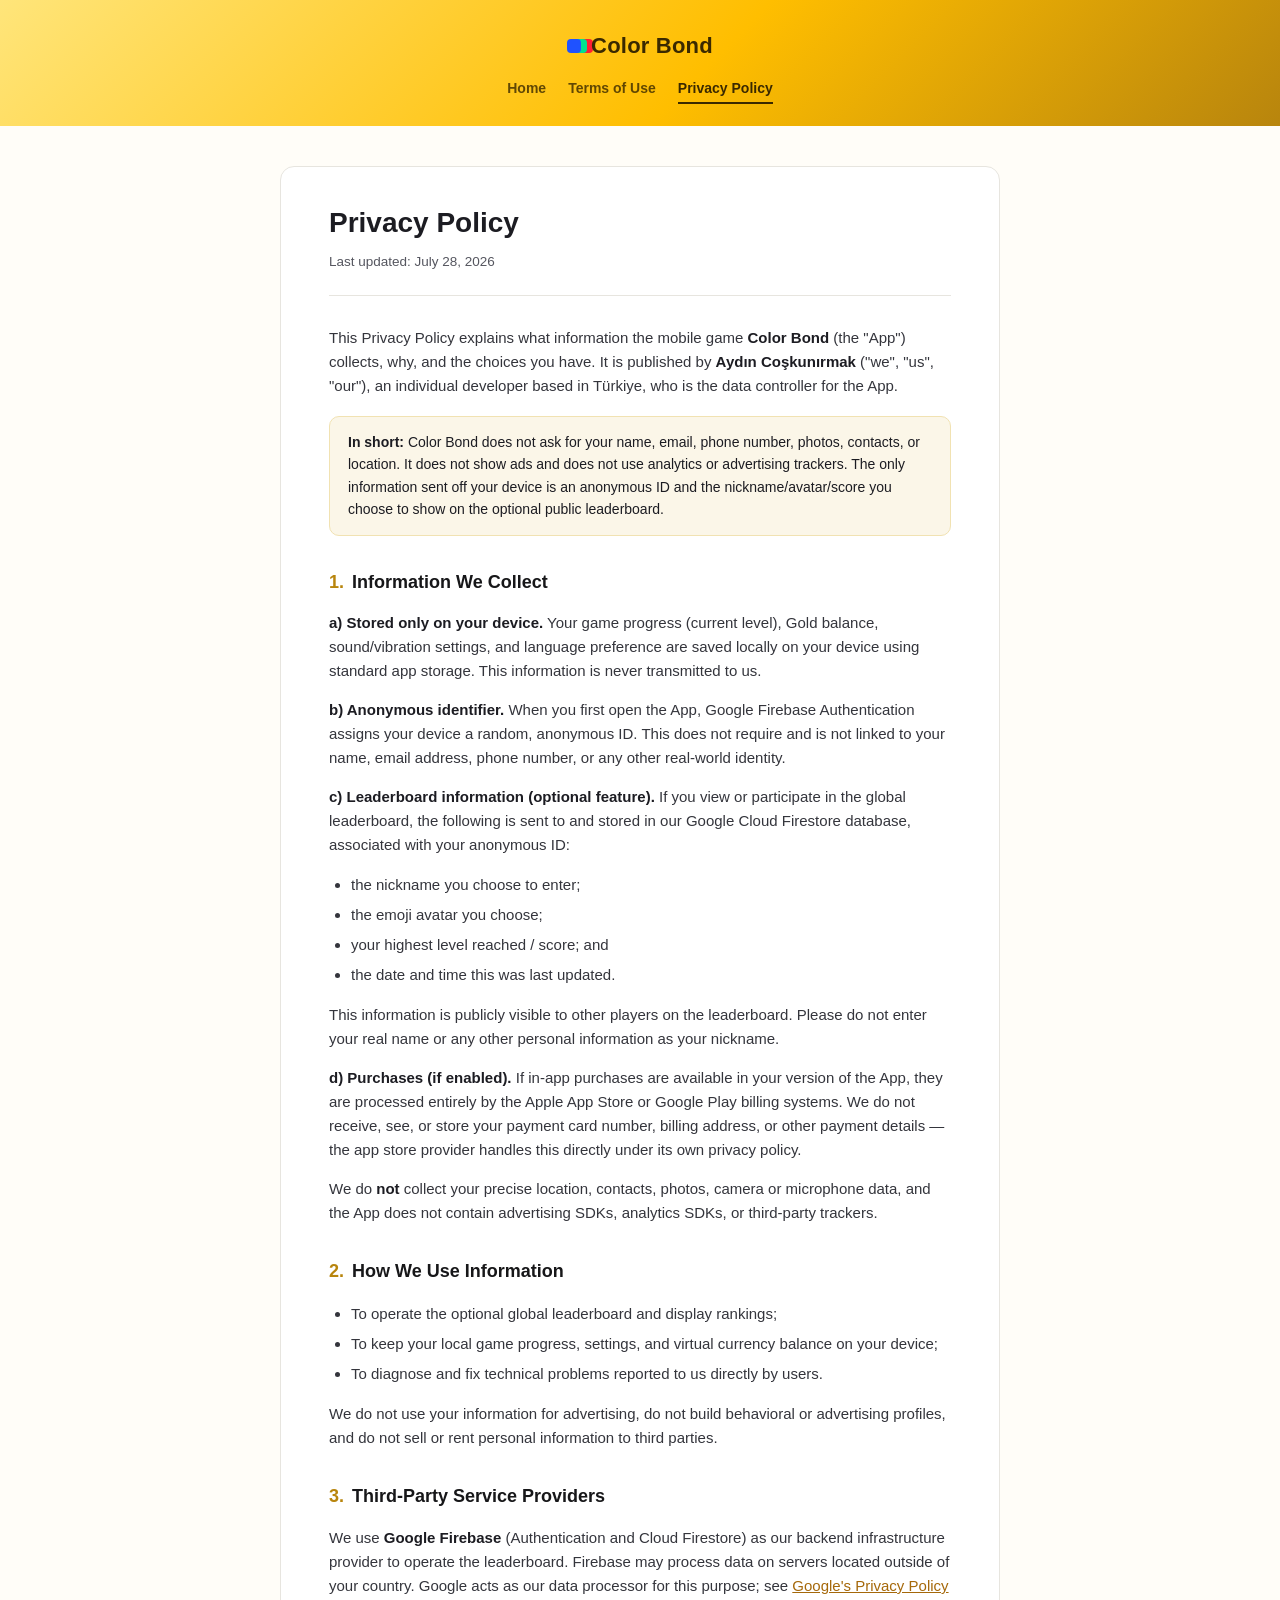
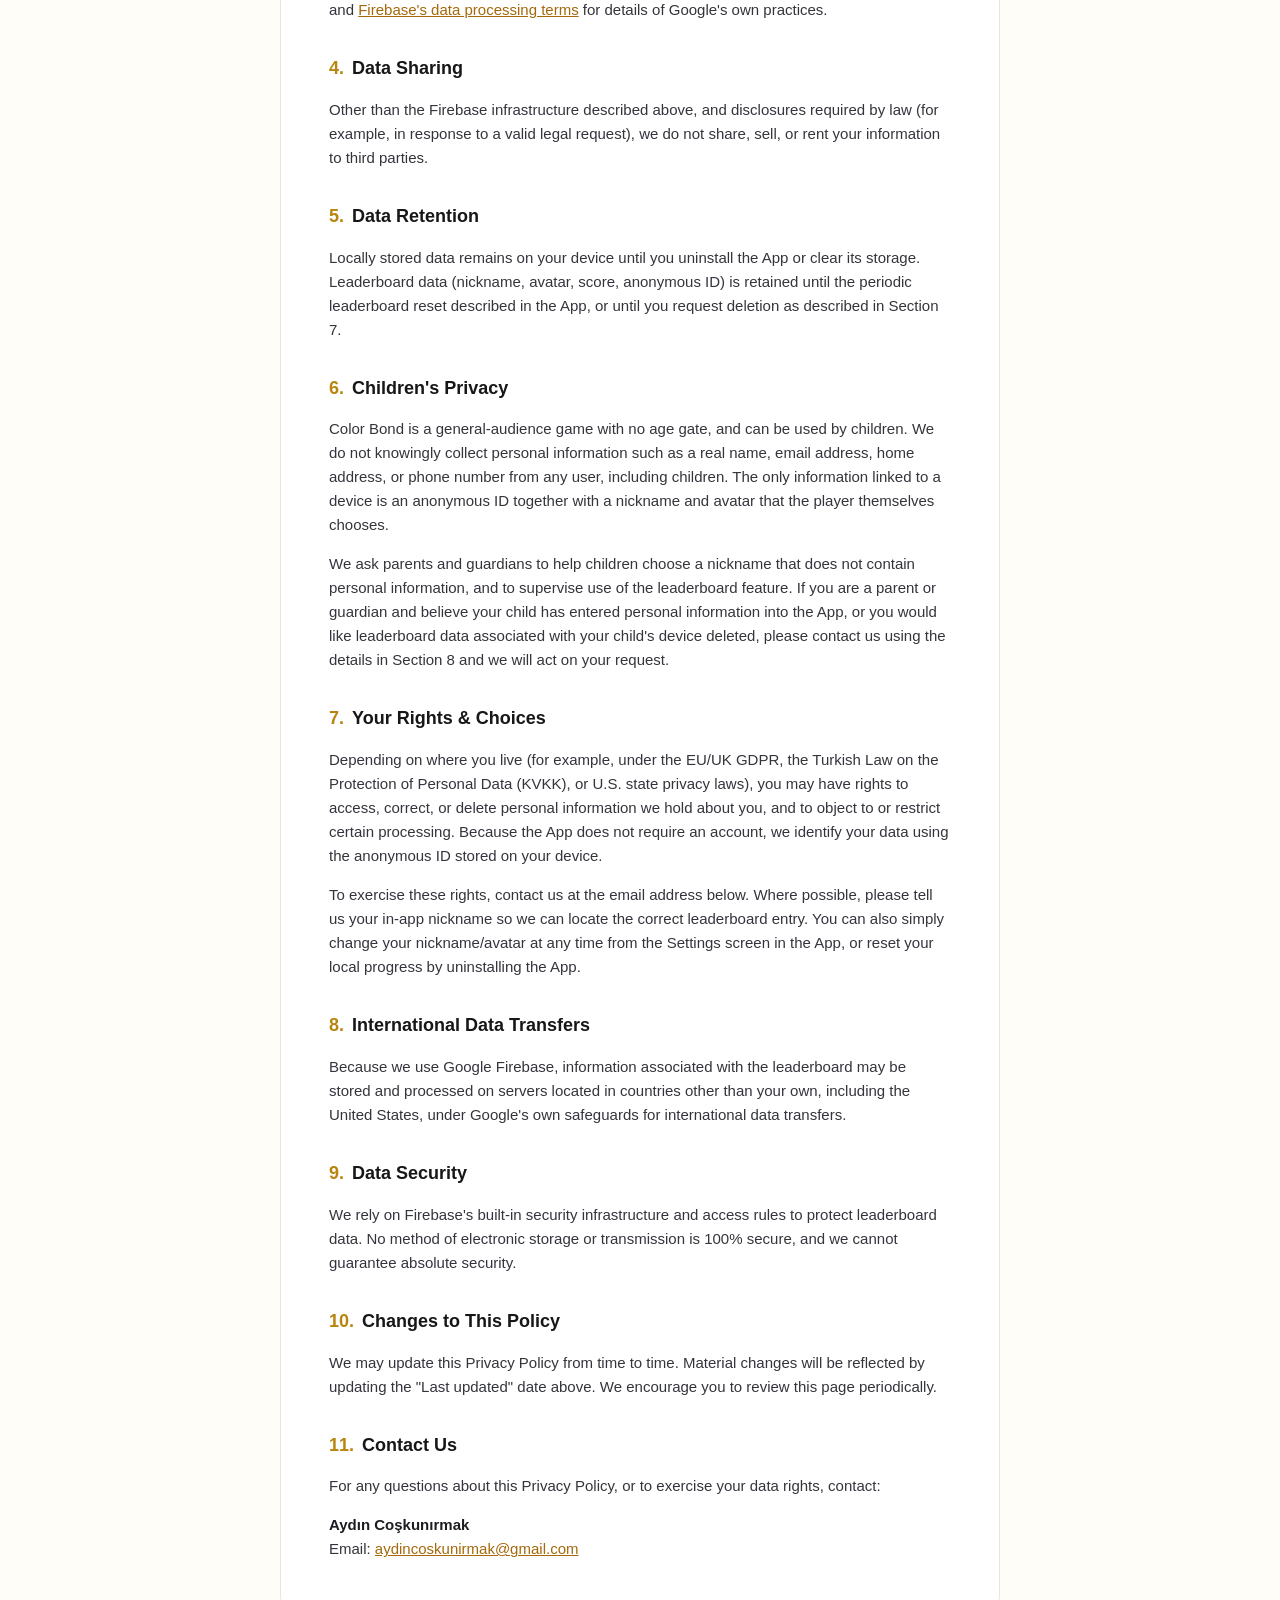
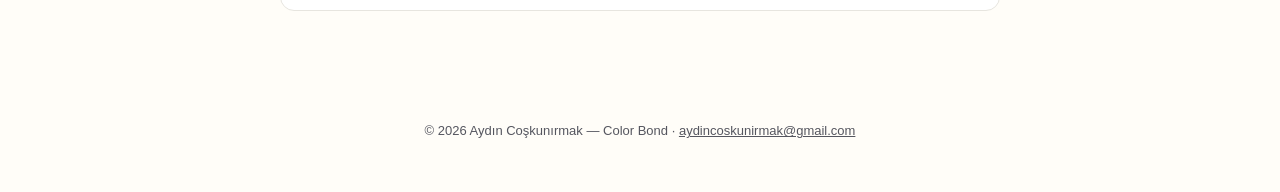
==== privacy-policy.html @ 0188eb46 "Terms of Use ve Privacy Policy" ====
<!DOCTYPE html>
<html lang="en">
<head>
<meta charset="UTF-8">
<meta name="viewport" content="width=device-width, initial-scale=1.0">
<title>Privacy Policy — Color Bond</title>
<link rel="stylesheet" href="style.css">
</head>
<body>
<header class="site">
  <div class="brand"><span class="dot"></span> Color Bond</div>
  <nav>
    <a href="index.html">Home</a>
    <a href="terms-of-use.html">Terms of Use</a>
    <a href="privacy-policy.html" class="active">Privacy Policy</a>
  </nav>
</header>
<main>
  <div class="card">
    <h1>Privacy Policy</h1>
    <div class="meta">Last updated: July 28, 2026</div>

    <p>This Privacy Policy explains what information the mobile game <strong>Color Bond</strong>
    (the "App") collects, why, and the choices you have. It is published by
    <strong>Aydın Coşkunırmak</strong> ("we", "us", "our"), an individual developer based in
    Türkiye, who is the data controller for the App.</p>

    <div class="callout">
      <strong>In short:</strong> Color Bond does not ask for your name, email, phone number,
      photos, contacts, or location. It does not show ads and does not use analytics or
      advertising trackers. The only information sent off your device is an anonymous ID and
      the nickname/avatar/score you choose to show on the optional public leaderboard.
    </div>

    <h2><span class="num">1.</span>Information We Collect</h2>

    <p><strong>a) Stored only on your device.</strong> Your game progress (current level),
    Gold balance, sound/vibration settings, and language preference are saved locally on your
    device using standard app storage. This information is never transmitted to us.</p>

    <p><strong>b) Anonymous identifier.</strong> When you first open the App, Google Firebase
    Authentication assigns your device a random, anonymous ID. This does not require and is
    not linked to your name, email address, phone number, or any other real-world identity.</p>

    <p><strong>c) Leaderboard information (optional feature).</strong> If you view or
    participate in the global leaderboard, the following is sent to and stored in our Google
    Cloud Firestore database, associated with your anonymous ID:</p>
    <ul>
      <li>the nickname you choose to enter;</li>
      <li>the emoji avatar you choose;</li>
      <li>your highest level reached / score; and</li>
      <li>the date and time this was last updated.</li>
    </ul>
    <p>This information is publicly visible to other players on the leaderboard. Please do
    not enter your real name or any other personal information as your nickname.</p>

    <p><strong>d) Purchases (if enabled).</strong> If in-app purchases are available in your
    version of the App, they are processed entirely by the Apple App Store or Google Play
    billing systems. We do not receive, see, or store your payment card number, billing
    address, or other payment details — the app store provider handles this directly under
    its own privacy policy.</p>

    <p>We do <strong>not</strong> collect your precise location, contacts, photos, camera or
    microphone data, and the App does not contain advertising SDKs, analytics SDKs, or
    third-party trackers.</p>

    <h2><span class="num">2.</span>How We Use Information</h2>
    <ul>
      <li>To operate the optional global leaderboard and display rankings;</li>
      <li>To keep your local game progress, settings, and virtual currency balance on your device;</li>
      <li>To diagnose and fix technical problems reported to us directly by users.</li>
    </ul>
    <p>We do not use your information for advertising, do not build behavioral or advertising
    profiles, and do not sell or rent personal information to third parties.</p>

    <h2><span class="num">3.</span>Third-Party Service Providers</h2>
    <p>We use <strong>Google Firebase</strong> (Authentication and Cloud Firestore) as our
    backend infrastructure provider to operate the leaderboard. Firebase may process data on
    servers located outside of your country. Google acts as our data processor for this
    purpose; see
    <a href="https://policies.google.com/privacy" target="_blank" rel="noopener">Google's Privacy Policy</a>
    and
    <a href="https://firebase.google.com/support/privacy" target="_blank" rel="noopener">Firebase's data processing terms</a>
    for details of Google's own practices.</p>

    <h2><span class="num">4.</span>Data Sharing</h2>
    <p>Other than the Firebase infrastructure described above, and disclosures required by
    law (for example, in response to a valid legal request), we do not share, sell, or rent
    your information to third parties.</p>

    <h2><span class="num">5.</span>Data Retention</h2>
    <p>Locally stored data remains on your device until you uninstall the App or clear its
    storage. Leaderboard data (nickname, avatar, score, anonymous ID) is retained until the
    periodic leaderboard reset described in the App, or until you request deletion as
    described in Section 7.</p>

    <h2><span class="num">6.</span>Children's Privacy</h2>
    <p>Color Bond is a general-audience game with no age gate, and can be used by children.
    We do not knowingly collect personal information such as a real name, email address, home
    address, or phone number from any user, including children. The only information linked
    to a device is an anonymous ID together with a nickname and avatar that the player
    themselves chooses.</p>
    <p>We ask parents and guardians to help children choose a nickname that does not contain
    personal information, and to supervise use of the leaderboard feature. If you are a
    parent or guardian and believe your child has entered personal information into the App,
    or you would like leaderboard data associated with your child's device deleted, please
    contact us using the details in Section 8 and we will act on your request.</p>

    <h2><span class="num">7.</span>Your Rights &amp; Choices</h2>
    <p>Depending on where you live (for example, under the EU/UK GDPR, the Turkish Law on the
    Protection of Personal Data (KVKK), or U.S. state privacy laws), you may have rights to
    access, correct, or delete personal information we hold about you, and to object to or
    restrict certain processing. Because the App does not require an account, we identify
    your data using the anonymous ID stored on your device.</p>
    <p>To exercise these rights, contact us at the email address below. Where possible,
    please tell us your in-app nickname so we can locate the correct leaderboard entry. You
    can also simply change your nickname/avatar at any time from the Settings screen in the
    App, or reset your local progress by uninstalling the App.</p>

    <h2><span class="num">8.</span>International Data Transfers</h2>
    <p>Because we use Google Firebase, information associated with the leaderboard may be
    stored and processed on servers located in countries other than your own, including the
    United States, under Google's own safeguards for international data transfers.</p>

    <h2><span class="num">9.</span>Data Security</h2>
    <p>We rely on Firebase's built-in security infrastructure and access rules to protect
    leaderboard data. No method of electronic storage or transmission is 100% secure, and we
    cannot guarantee absolute security.</p>

    <h2><span class="num">10.</span>Changes to This Policy</h2>
    <p>We may update this Privacy Policy from time to time. Material changes will be reflected
    by updating the "Last updated" date above. We encourage you to review this page
    periodically.</p>

    <h2><span class="num">11.</span>Contact Us</h2>
    <p>For any questions about this Privacy Policy, or to exercise your data rights, contact:</p>
    <p><strong>Aydın Coşkunırmak</strong><br>
    Email: <a href="mailto:aydincoskunirmak@gmail.com">aydincoskunirmak@gmail.com</a></p>
  </div>
</main>
<footer class="site">
  © 2026 Aydın Coşkunırmak — Color Bond · <a href="mailto:aydincoskunirmak@gmail.com">aydincoskunirmak@gmail.com</a>
</footer>
</body>
</html>
---- style.css ----
:root {
  --gold: #FFBE00;
  --gold-dark: #B8850D;
  --ink: #1C1C22;
  --sub: #55565f;
  --line: #e7e5df;
  --bg: #fffdf8;
  --card: #ffffff;
}

* { box-sizing: border-box; }

html, body {
  margin: 0;
  padding: 0;
  background: var(--bg);
  color: var(--ink);
  font-family: -apple-system, BlinkMacSystemFont, "Segoe UI", Roboto, Helvetica, Arial, sans-serif;
  line-height: 1.6;
  font-size: 16px;
}

header.site {
  background: linear-gradient(135deg, #FFE57A 0%, var(--gold) 55%, var(--gold-dark) 100%);
  padding: 28px 20px 22px;
  text-align: center;
  color: #3a2900;
}

header.site .brand {
  display: inline-flex;
  align-items: center;
  gap: 10px;
  font-size: 22px;
  font-weight: 800;
  letter-spacing: 0.2px;
}

header.site .brand .dot {
  width: 14px;
  height: 14px;
  border-radius: 4px;
  background: #1F52FF;
  box-shadow: 6px 0 0 #00E28F, 12px 0 0 #FF1F33;
}

header.site nav {
  margin-top: 14px;
  display: flex;
  justify-content: center;
  gap: 22px;
  flex-wrap: wrap;
  font-size: 14px;
  font-weight: 600;
}

header.site nav a {
  color: #3a2900;
  text-decoration: none;
  opacity: 0.8;
  border-bottom: 2px solid transparent;
  padding-bottom: 2px;
}

header.site nav a:hover,
header.site nav a.active {
  opacity: 1;
  border-bottom-color: #3a2900;
}

main {
  max-width: 760px;
  margin: 0 auto;
  padding: 40px 20px 80px;
}

.card {
  background: var(--card);
  border: 1px solid var(--line);
  border-radius: 14px;
  padding: 34px clamp(20px, 5vw, 48px);
}

h1 {
  font-size: 28px;
  margin: 0 0 6px;
}

.meta {
  color: var(--sub);
  font-size: 13.5px;
  margin-bottom: 30px;
  padding-bottom: 22px;
  border-bottom: 1px solid var(--line);
}

h2 {
  font-size: 18px;
  margin: 32px 0 10px;
  color: #171719;
}

h2 .num {
  color: var(--gold-dark);
  margin-right: 8px;
}

p, li { color: #34353c; font-size: 15px; }

ul, ol { padding-left: 22px; }

li { margin-bottom: 6px; }

a { color: #a5680a; }

strong { color: var(--ink); }

table {
  width: 100%;
  border-collapse: collapse;
  margin: 14px 0;
  font-size: 14px;
}

th, td {
  text-align: left;
  padding: 8px 10px;
  border: 1px solid var(--line);
  vertical-align: top;
}

th { background: #fbf6e8; }

.callout {
  background: #fbf6e8;
  border: 1px solid #f1e2b2;
  border-radius: 10px;
  padding: 14px 18px;
  font-size: 14px;
  margin: 18px 0;
}

.landing-grid {
  display: grid;
  gap: 16px;
  margin-top: 26px;
}

.doc-link {
  display: block;
  background: var(--card);
  border: 1px solid var(--line);
  border-radius: 14px;
  padding: 22px 24px;
  text-decoration: none;
  color: var(--ink);
  transition: border-color .15s ease, transform .15s ease;
}

.doc-link:hover {
  border-color: var(--gold-dark);
  transform: translateY(-1px);
}

.doc-link .title {
  font-size: 17px;
  font-weight: 700;
  margin-bottom: 4px;
}

.doc-link .desc {
  font-size: 14px;
  color: var(--sub);
}

footer.site {
  text-align: center;
  color: var(--sub);
  font-size: 13px;
  padding: 30px 20px 50px;
}

footer.site a { color: var(--sub); }
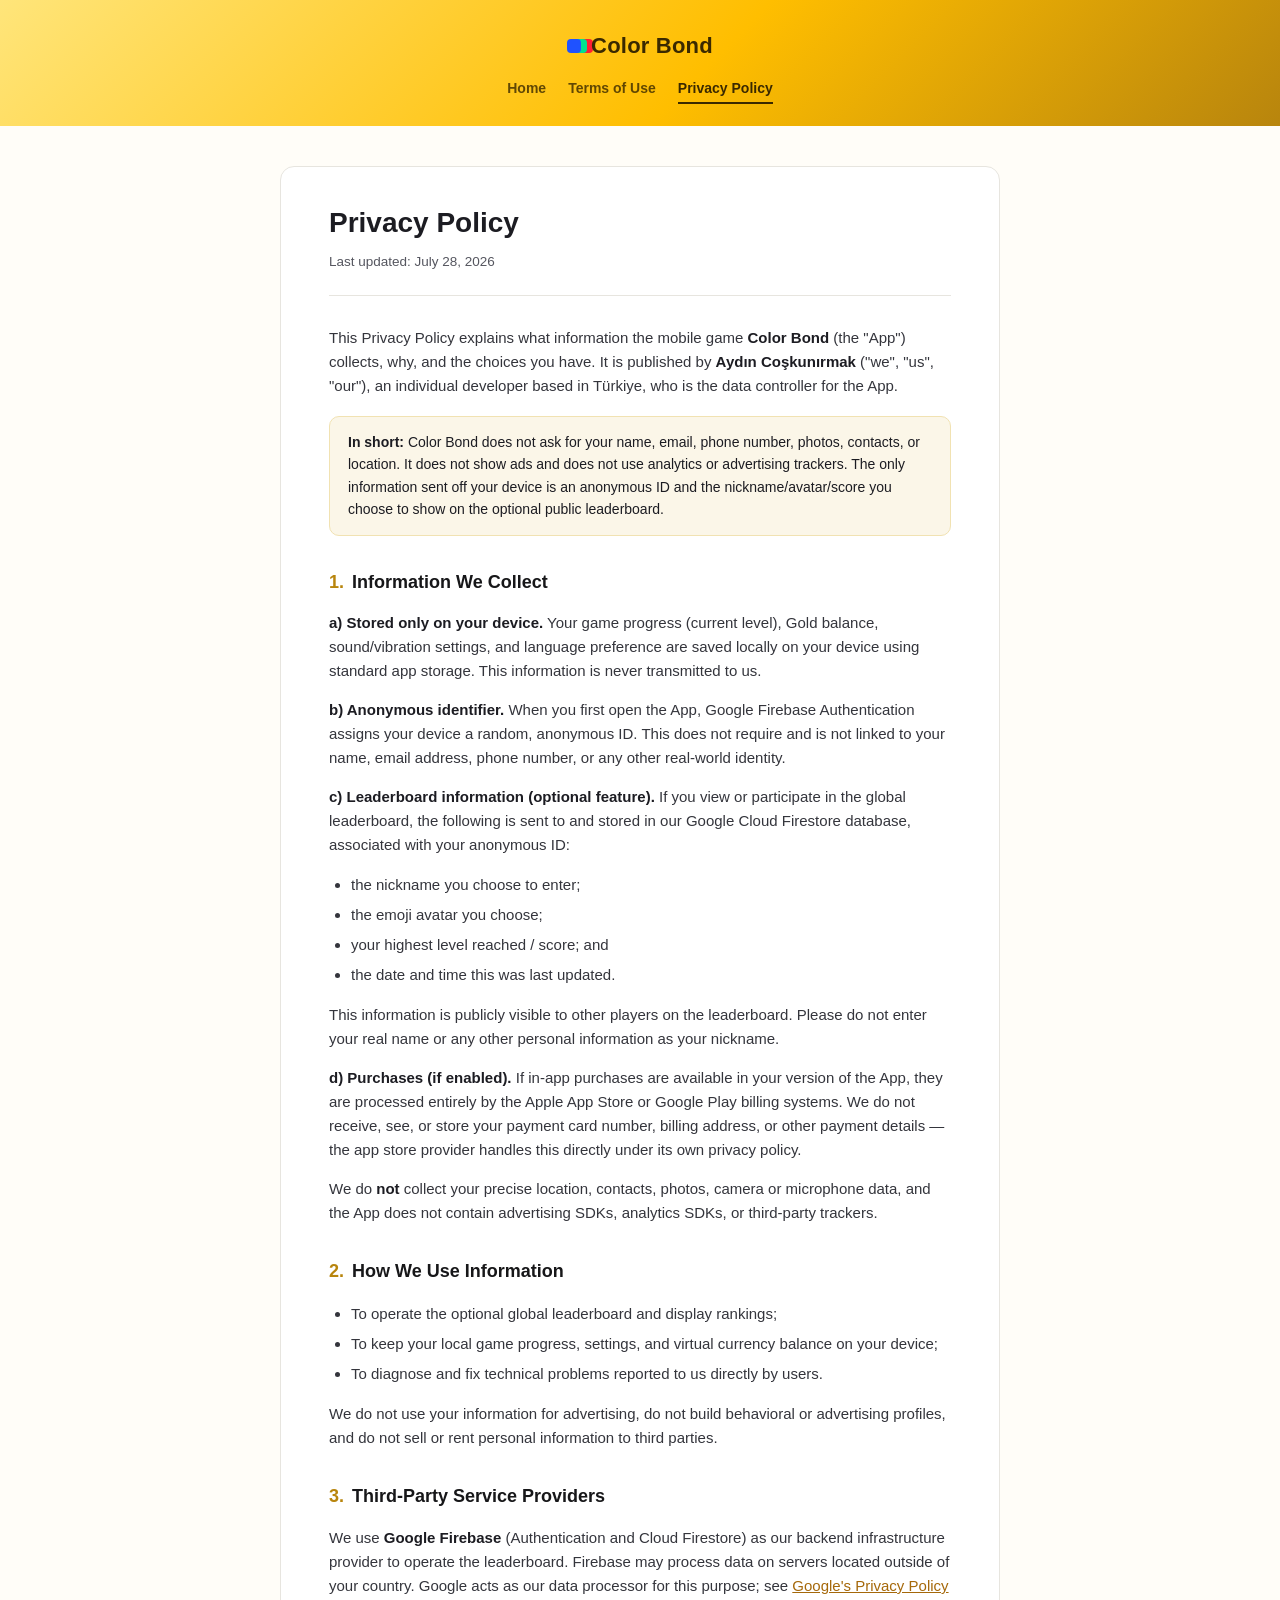
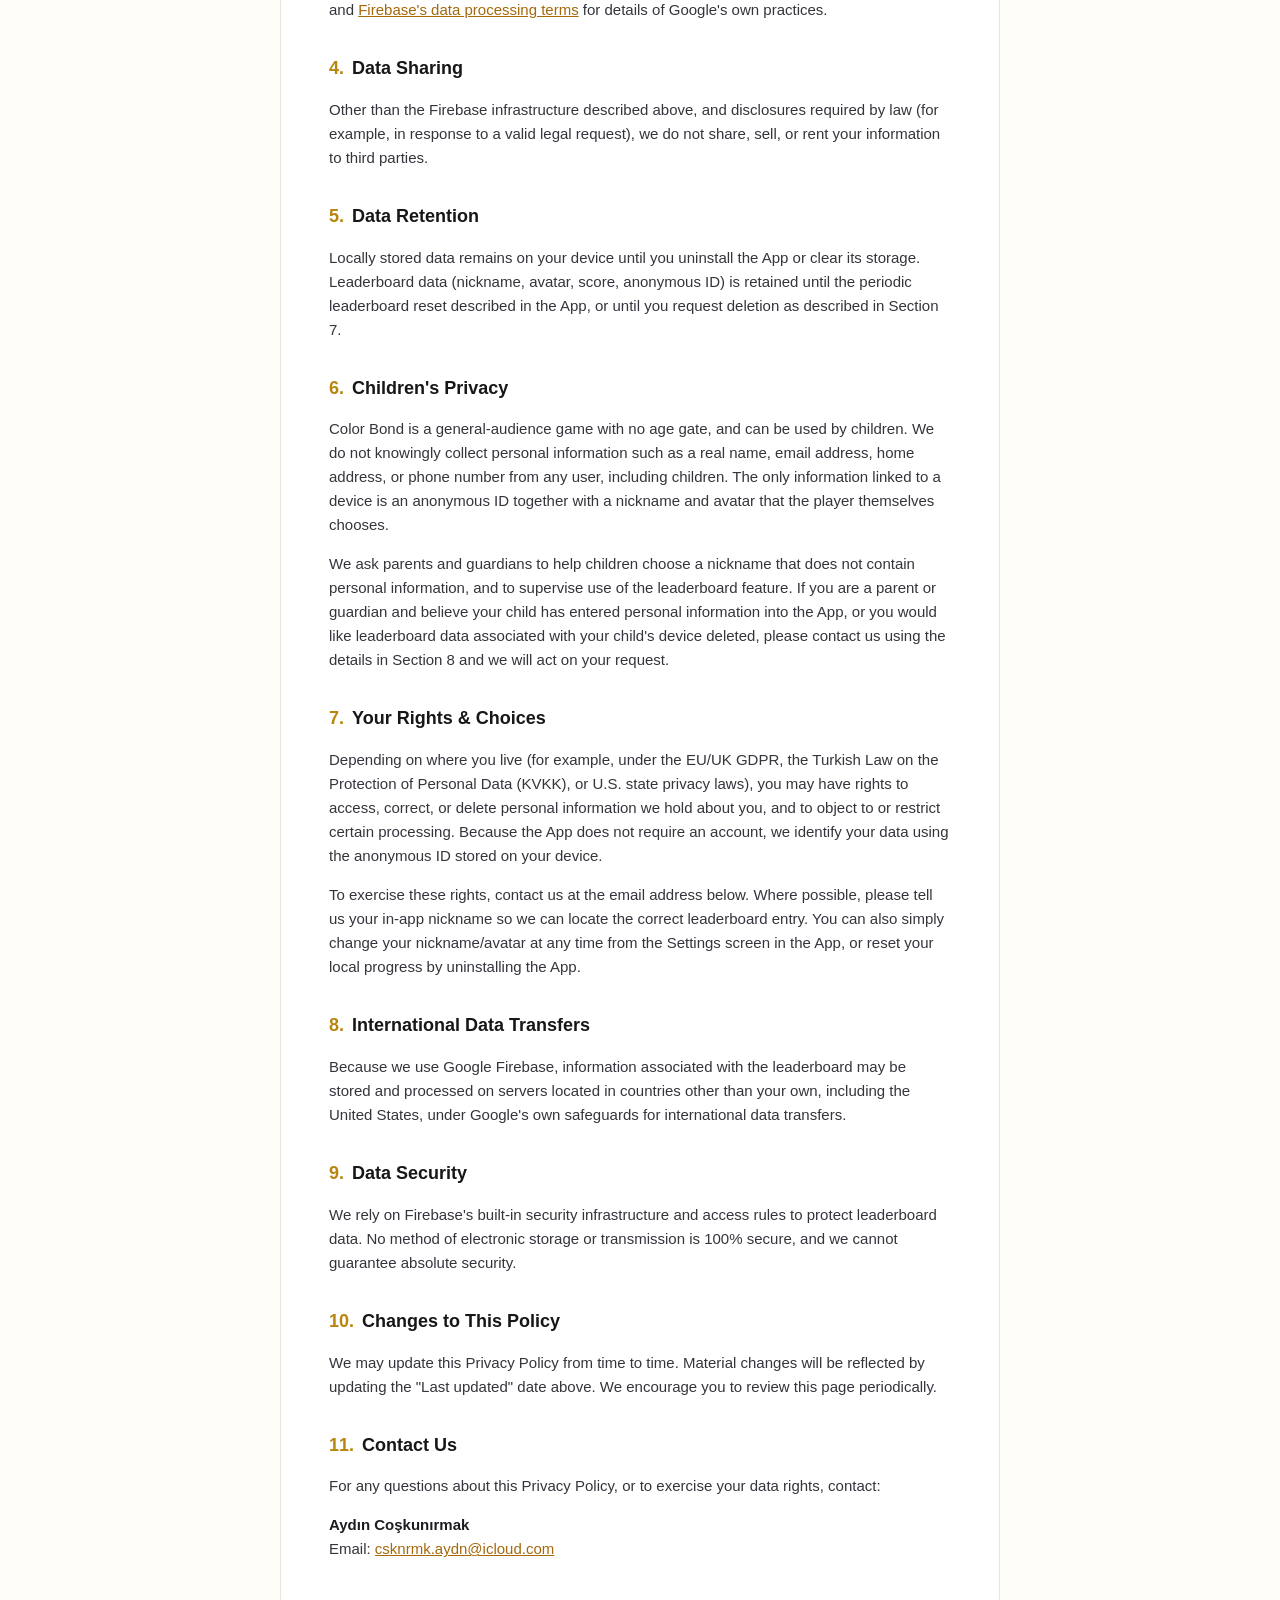
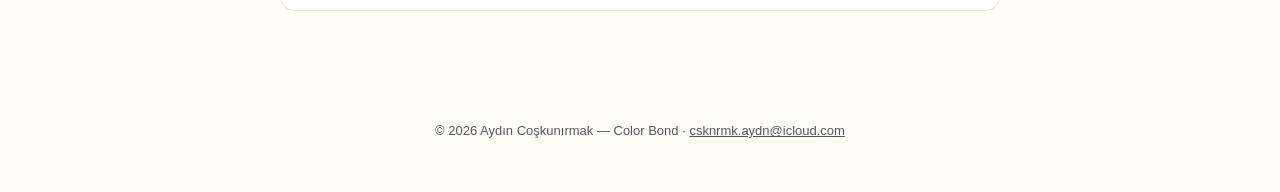
==== commit 5bf1ee69: "Update privacy-policy.html" ====
--- a/privacy-policy.html
+++ b/privacy-policy.html
@@ -135,11 +135,11 @@
     <h2><span class="num">11.</span>Contact Us</h2>
     <p>For any questions about this Privacy Policy, or to exercise your data rights, contact:</p>
     <p><strong>Aydın Coşkunırmak</strong><br>
-    Email: <a href="mailto:aydincoskunirmak@gmail.com">aydincoskunirmak@gmail.com</a></p>
+    Email: <a href="mailto:csknrmk.aydn@icloud.com">csknrmk.aydn@icloud.com</a></p>
   </div>
 </main>
 <footer class="site">
-  © 2026 Aydın Coşkunırmak — Color Bond · <a href="mailto:aydincoskunirmak@gmail.com">aydincoskunirmak@gmail.com</a>
+  © 2026 Aydın Coşkunırmak — Color Bond · <a href="mailto:csknrmk.aydn@icloud.com">csknrmk.aydn@icloud.com</a>
 </footer>
 </body>
 </html>
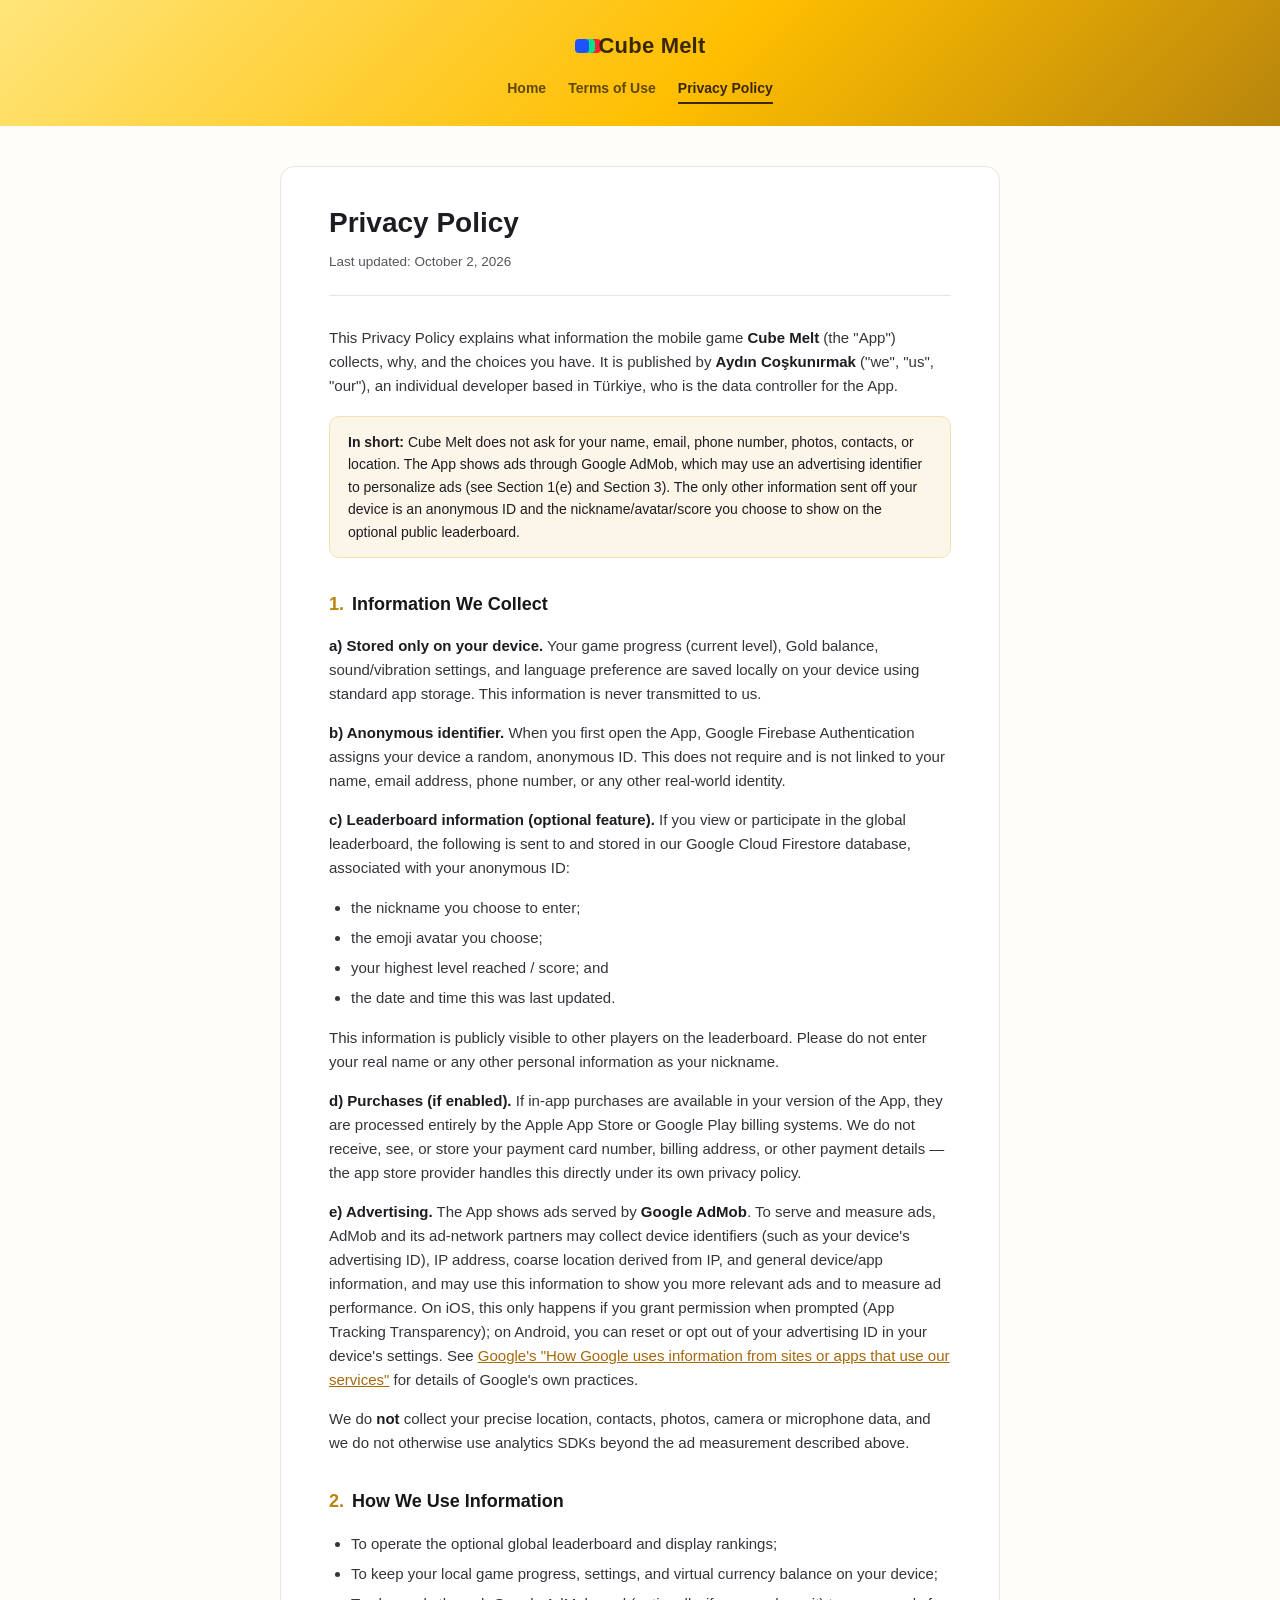
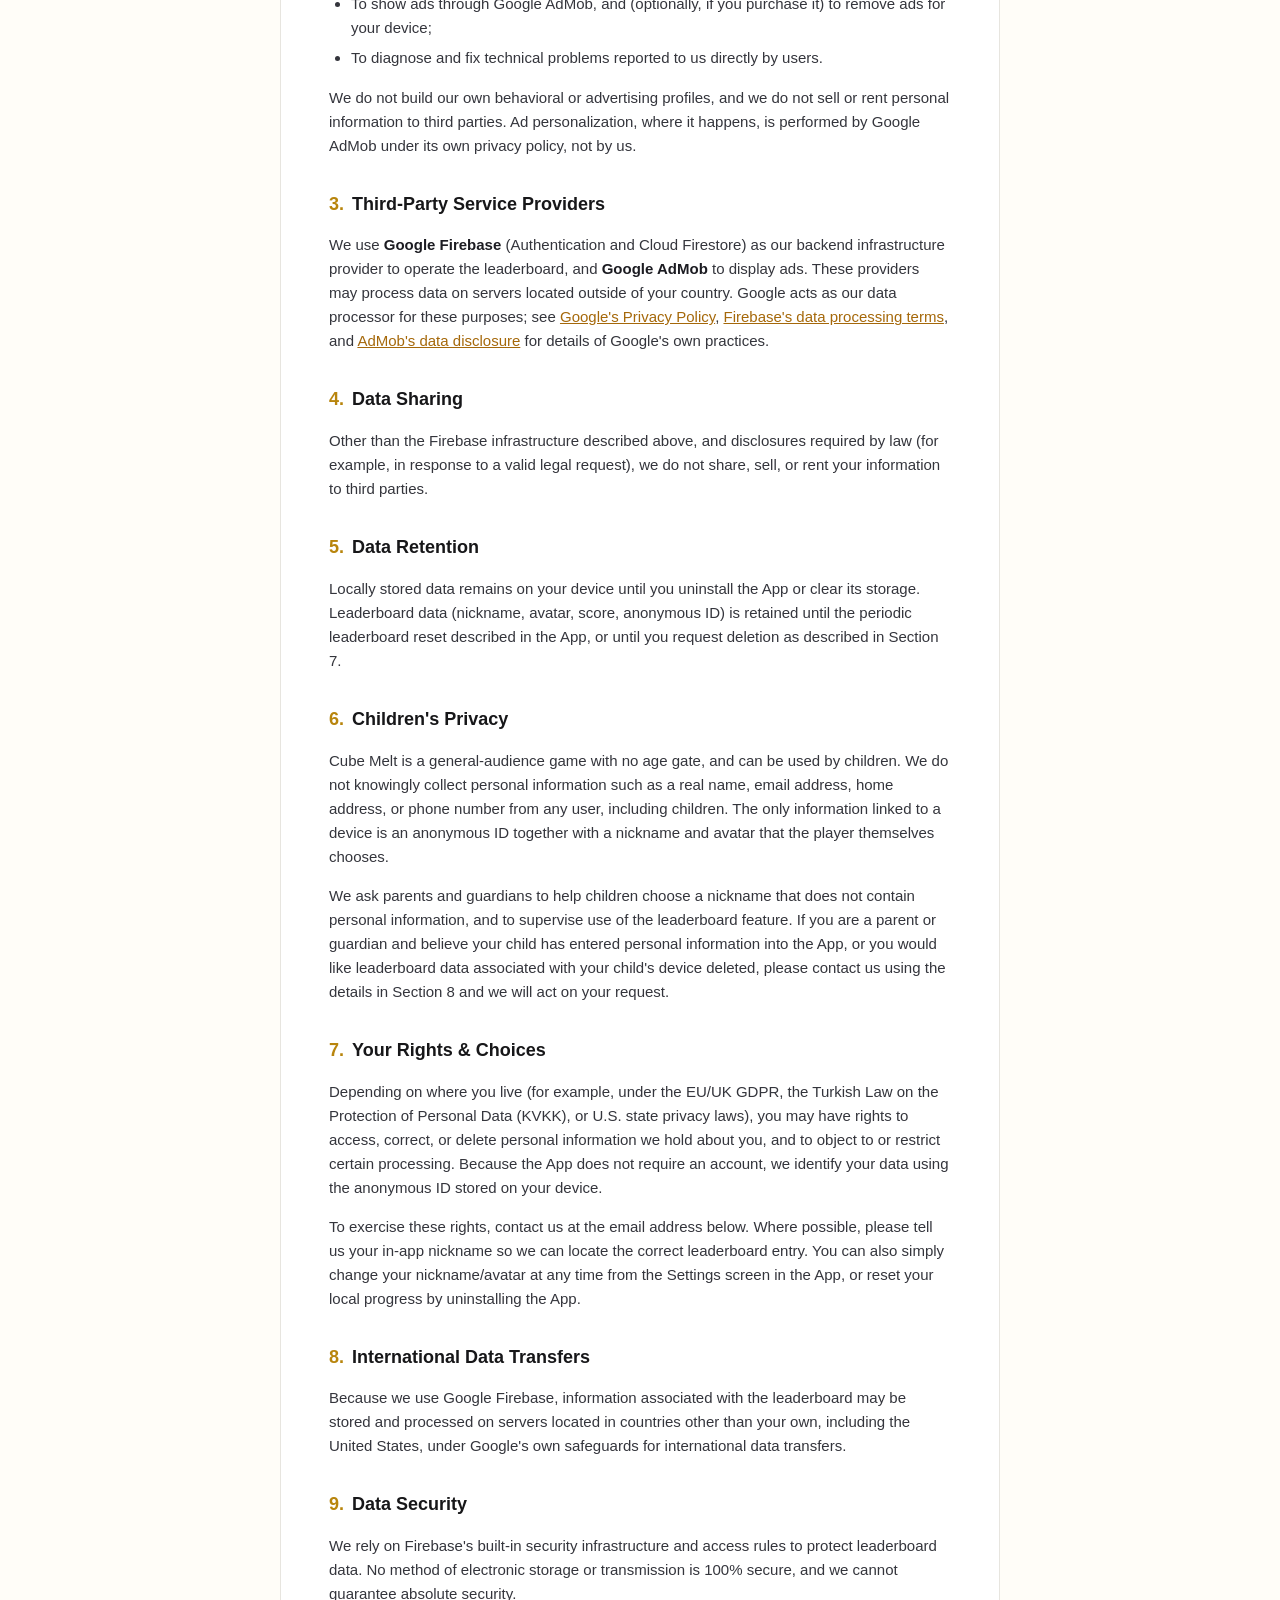
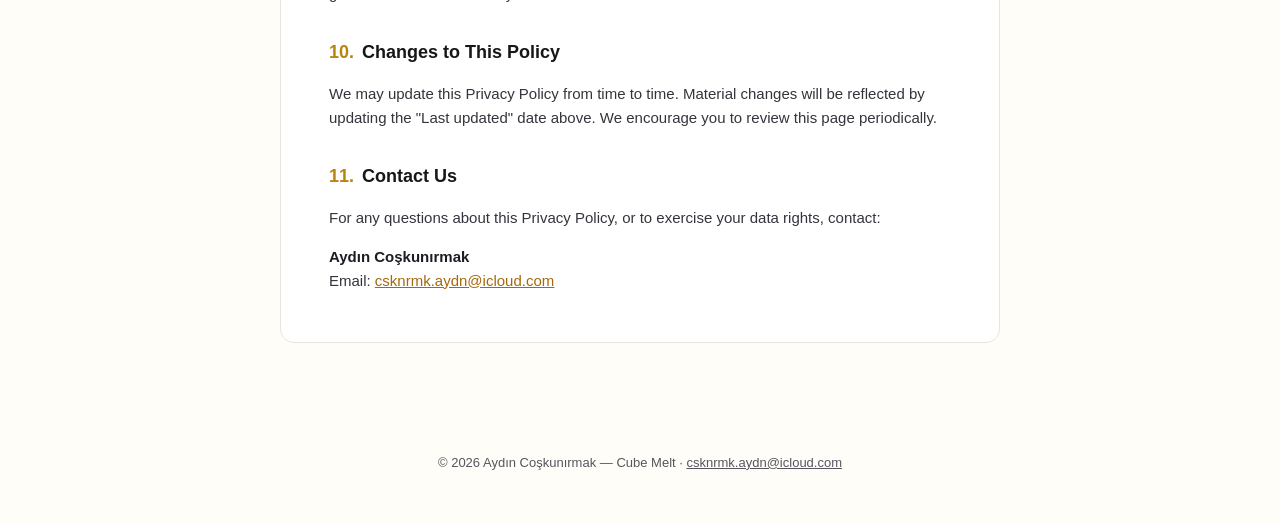
==== commit f0dad94d: "Rename to Cube Melt; disclose Google AdMob ads in privacy policy Co-Authored-By: Claude Opus 5.5 <no" ====
--- a/privacy-policy.html
+++ b/privacy-policy.html
@@ -3,12 +3,12 @@
 <head>
 <meta charset="UTF-8">
 <meta name="viewport" content="width=device-width, initial-scale=1.0">
-<title>Privacy Policy — Color Bond</title>
+<title>Privacy Policy — Cube Melt</title>
 <link rel="stylesheet" href="style.css">
 </head>
 <body>
 <header class="site">
-  <div class="brand"><span class="dot"></span> Color Bond</div>
+  <div class="brand"><span class="dot"></span> Cube Melt</div>
   <nav>
     <a href="index.html">Home</a>
     <a href="terms-of-use.html">Terms of Use</a>
@@ -18,18 +18,19 @@
 <main>
   <div class="card">
     <h1>Privacy Policy</h1>
-    <div class="meta">Last updated: July 28, 2026</div>
+    <div class="meta">Last updated: October 2, 2026</div>
 
-    <p>This Privacy Policy explains what information the mobile game <strong>Color Bond</strong>
+    <p>This Privacy Policy explains what information the mobile game <strong>Cube Melt</strong>
     (the "App") collects, why, and the choices you have. It is published by
     <strong>Aydın Coşkunırmak</strong> ("we", "us", "our"), an individual developer based in
     Türkiye, who is the data controller for the App.</p>
 
     <div class="callout">
-      <strong>In short:</strong> Color Bond does not ask for your name, email, phone number,
-      photos, contacts, or location. It does not show ads and does not use analytics or
-      advertising trackers. The only information sent off your device is an anonymous ID and
-      the nickname/avatar/score you choose to show on the optional public leaderboard.
+      <strong>In short:</strong> Cube Melt does not ask for your name, email, phone number,
+      photos, contacts, or location. The App shows ads through Google AdMob, which may use
+      an advertising identifier to personalize ads (see Section 1(e) and Section 3). The only
+      other information sent off your device is an anonymous ID and the nickname/avatar/score
+      you choose to show on the optional public leaderboard.
     </div>
 
     <h2><span class="num">1.</span>Information We Collect</h2>
@@ -60,27 +61,42 @@
     address, or other payment details — the app store provider handles this directly under
     its own privacy policy.</p>
 
+    <p><strong>e) Advertising.</strong> The App shows ads served by <strong>Google AdMob</strong>.
+    To serve and measure ads, AdMob and its ad-network partners may collect device
+    identifiers (such as your device's advertising ID), IP address, coarse
+    location derived from IP, and general device/app information, and may use this
+    information to show you more relevant ads and to measure ad performance. On iOS, this
+    only happens if you grant permission when prompted (App Tracking Transparency); on
+    Android, you can reset or opt out of your advertising ID in your device's settings. See
+    <a href="https://policies.google.com/technologies/ads" target="_blank" rel="noopener">Google's
+    "How Google uses information from sites or apps that use our services"</a> for details of
+    Google's own practices.</p>
+
     <p>We do <strong>not</strong> collect your precise location, contacts, photos, camera or
-    microphone data, and the App does not contain advertising SDKs, analytics SDKs, or
-    third-party trackers.</p>
+    microphone data, and we do not otherwise use analytics SDKs beyond the ad measurement
+    described above.</p>
 
     <h2><span class="num">2.</span>How We Use Information</h2>
     <ul>
       <li>To operate the optional global leaderboard and display rankings;</li>
       <li>To keep your local game progress, settings, and virtual currency balance on your device;</li>
+      <li>To show ads through Google AdMob, and (optionally, if you purchase it) to remove ads
+      for your device;</li>
       <li>To diagnose and fix technical problems reported to us directly by users.</li>
     </ul>
-    <p>We do not use your information for advertising, do not build behavioral or advertising
-    profiles, and do not sell or rent personal information to third parties.</p>
+    <p>We do not build our own behavioral or advertising profiles, and we do not sell or rent
+    personal information to third parties. Ad personalization, where it happens, is performed
+    by Google AdMob under its own privacy policy, not by us.</p>
 
     <h2><span class="num">3.</span>Third-Party Service Providers</h2>
     <p>We use <strong>Google Firebase</strong> (Authentication and Cloud Firestore) as our
-    backend infrastructure provider to operate the leaderboard. Firebase may process data on
-    servers located outside of your country. Google acts as our data processor for this
-    purpose; see
-    <a href="https://policies.google.com/privacy" target="_blank" rel="noopener">Google's Privacy Policy</a>
+    backend infrastructure provider to operate the leaderboard, and <strong>Google AdMob</strong>
+    to display ads. These providers may process data on servers located outside of your
+    country. Google acts as our data processor for these purposes; see
+    <a href="https://policies.google.com/privacy" target="_blank" rel="noopener">Google's Privacy Policy</a>,
+    <a href="https://firebase.google.com/support/privacy" target="_blank" rel="noopener">Firebase's data processing terms</a>,
     and
-    <a href="https://firebase.google.com/support/privacy" target="_blank" rel="noopener">Firebase's data processing terms</a>
+    <a href="https://support.google.com/admob/answer/6128543" target="_blank" rel="noopener">AdMob's data disclosure</a>
     for details of Google's own practices.</p>
 
     <h2><span class="num">4.</span>Data Sharing</h2>
@@ -95,7 +111,7 @@
     described in Section 7.</p>
 
     <h2><span class="num">6.</span>Children's Privacy</h2>
-    <p>Color Bond is a general-audience game with no age gate, and can be used by children.
+    <p>Cube Melt is a general-audience game with no age gate, and can be used by children.
     We do not knowingly collect personal information such as a real name, email address, home
     address, or phone number from any user, including children. The only information linked
     to a device is an anonymous ID together with a nickname and avatar that the player
@@ -139,7 +155,7 @@
   </div>
 </main>
 <footer class="site">
-  © 2026 Aydın Coşkunırmak — Color Bond · <a href="mailto:csknrmk.aydn@icloud.com">csknrmk.aydn@icloud.com</a>
+  © 2026 Aydın Coşkunırmak — Cube Melt · <a href="mailto:csknrmk.aydn@icloud.com">csknrmk.aydn@icloud.com</a>
 </footer>
 </body>
 </html>
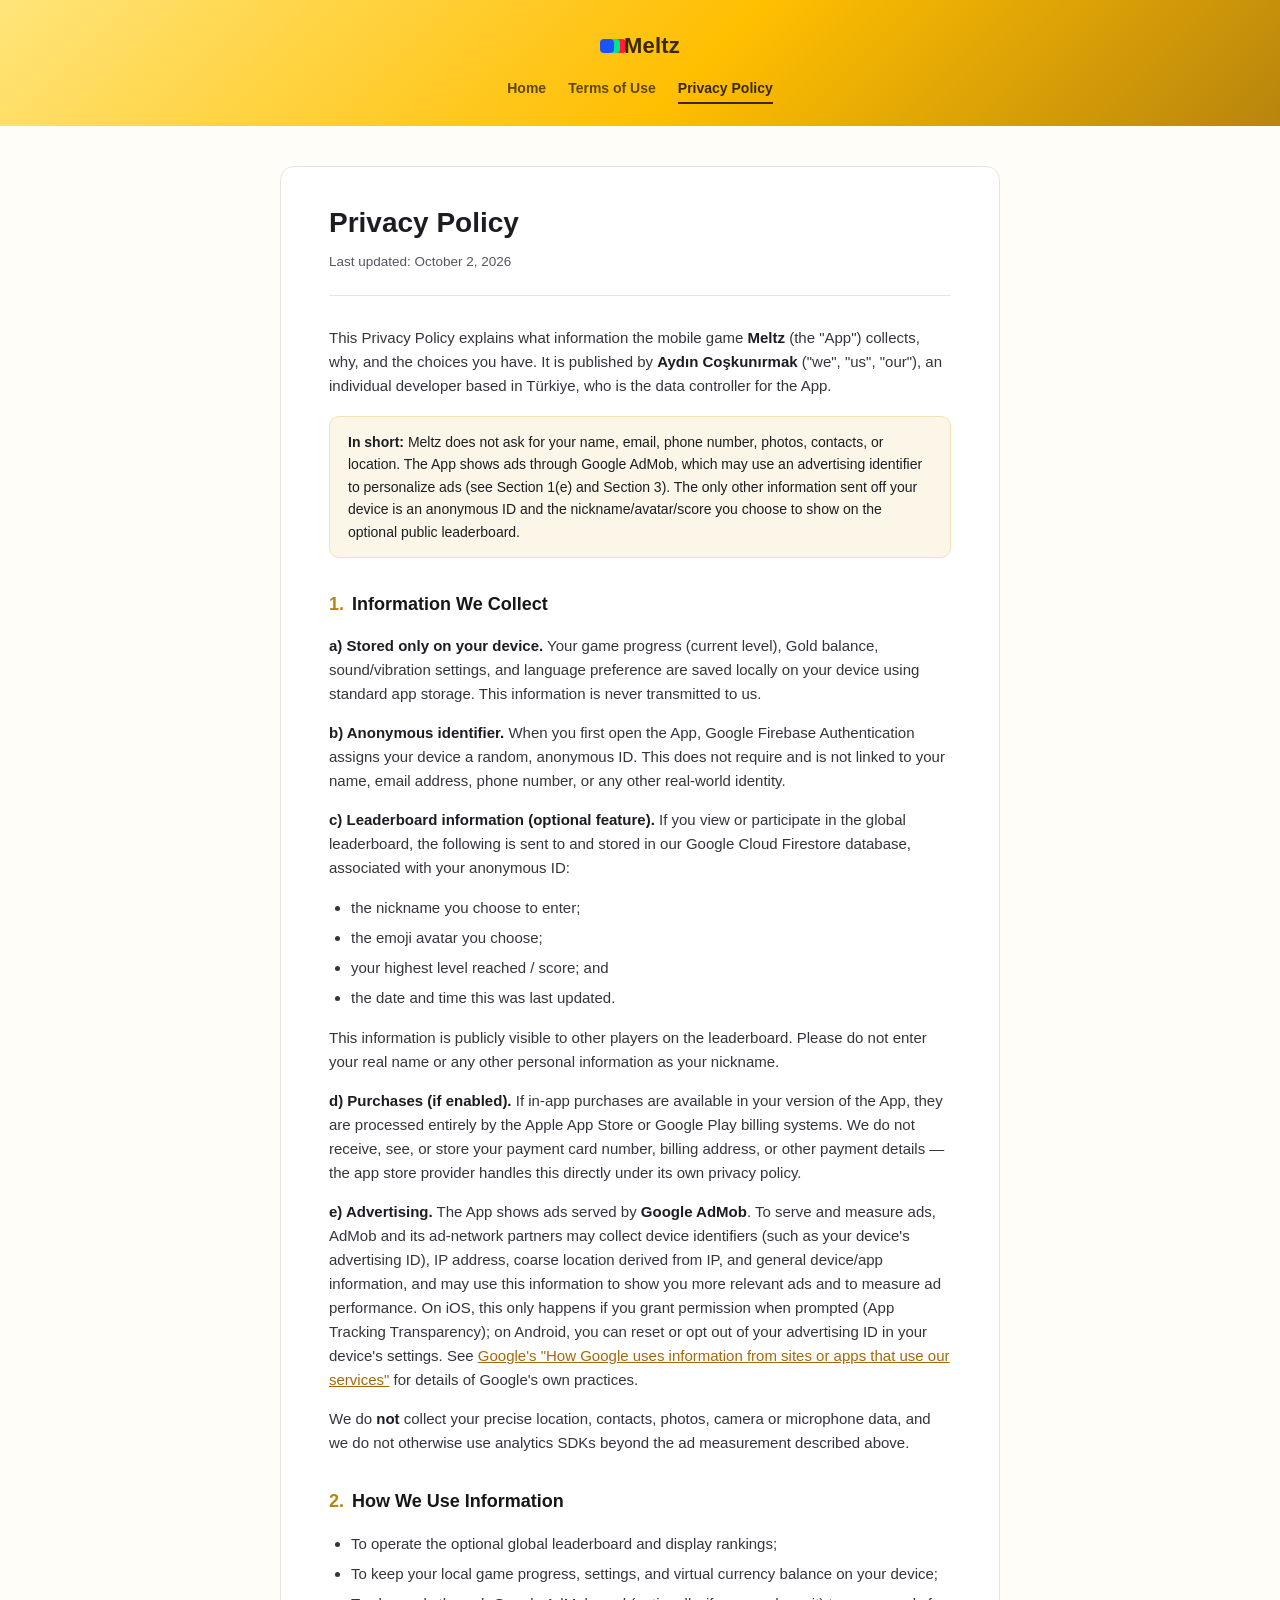
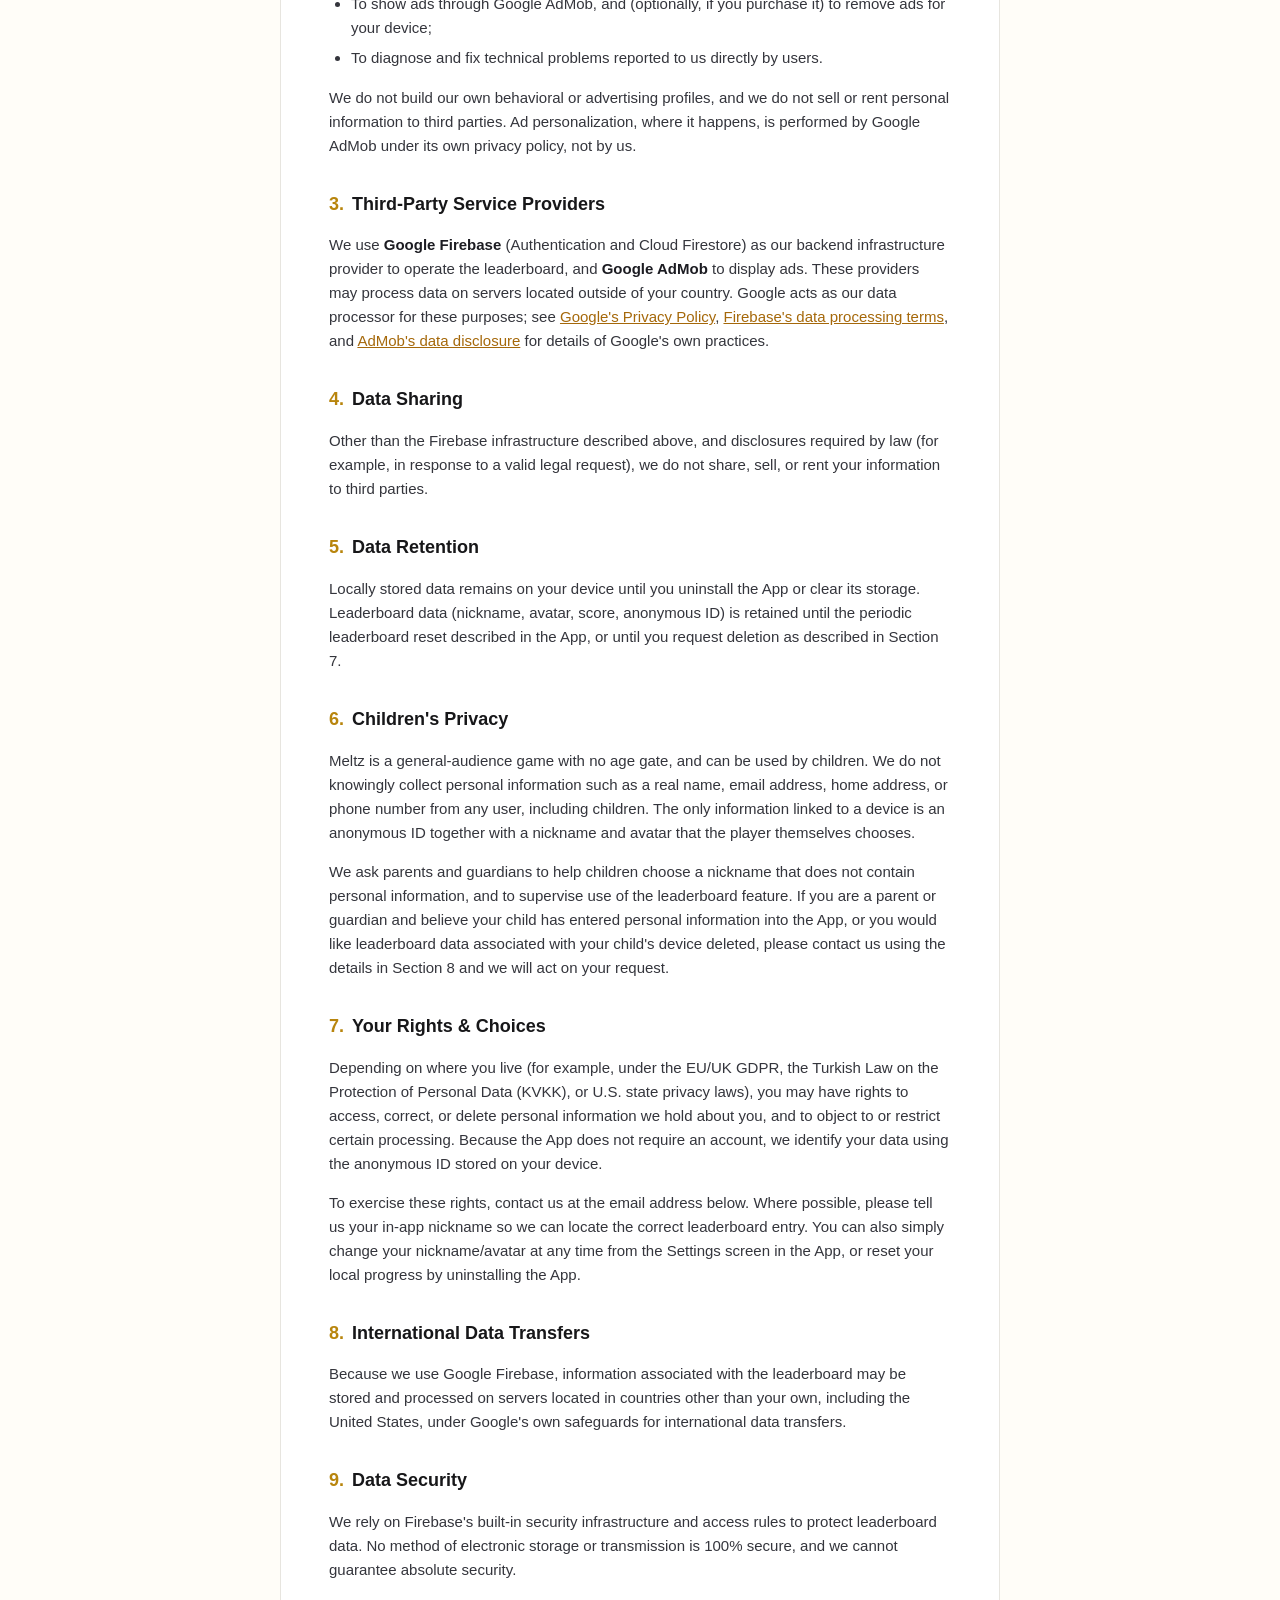
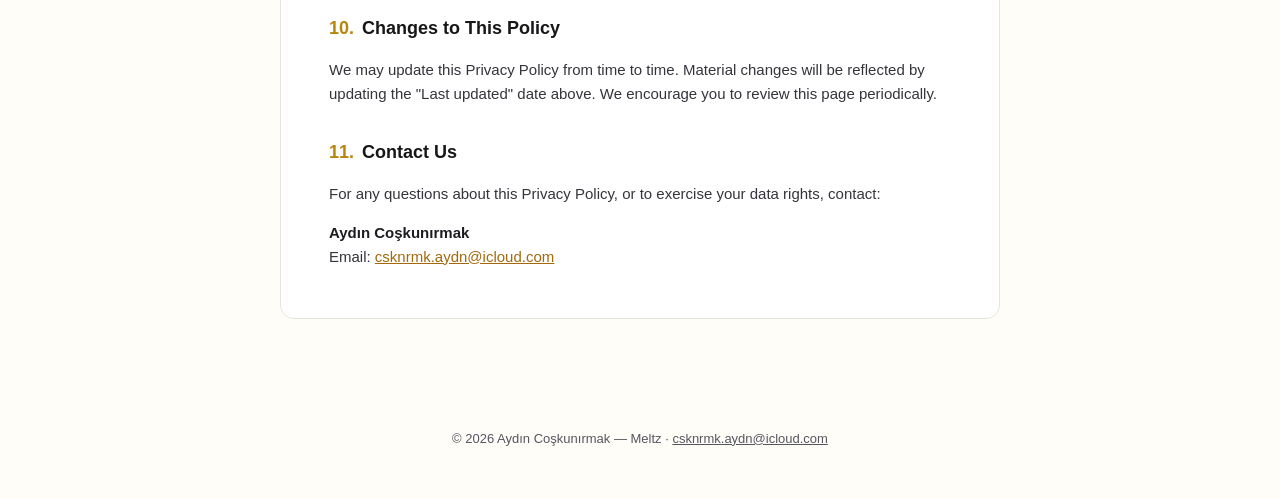
==== commit 95000419: "Rename to Meltz Co-Authored-By: Claude Opus 5.5 <noreply@anthropic.com> Claude-Session: https://clau" ====
--- a/privacy-policy.html
+++ b/privacy-policy.html
@@ -3,12 +3,12 @@
 <head>
 <meta charset="UTF-8">
 <meta name="viewport" content="width=device-width, initial-scale=1.0">
-<title>Privacy Policy — Cube Melt</title>
+<title>Privacy Policy — Meltz</title>
 <link rel="stylesheet" href="style.css">
 </head>
 <body>
 <header class="site">
-  <div class="brand"><span class="dot"></span> Cube Melt</div>
+  <div class="brand"><span class="dot"></span> Meltz</div>
   <nav>
     <a href="index.html">Home</a>
     <a href="terms-of-use.html">Terms of Use</a>
@@ -20,13 +20,13 @@
     <h1>Privacy Policy</h1>
     <div class="meta">Last updated: October 2, 2026</div>
 
-    <p>This Privacy Policy explains what information the mobile game <strong>Cube Melt</strong>
+    <p>This Privacy Policy explains what information the mobile game <strong>Meltz</strong>
     (the "App") collects, why, and the choices you have. It is published by
     <strong>Aydın Coşkunırmak</strong> ("we", "us", "our"), an individual developer based in
     Türkiye, who is the data controller for the App.</p>
 
     <div class="callout">
-      <strong>In short:</strong> Cube Melt does not ask for your name, email, phone number,
+      <strong>In short:</strong> Meltz does not ask for your name, email, phone number,
       photos, contacts, or location. The App shows ads through Google AdMob, which may use
       an advertising identifier to personalize ads (see Section 1(e) and Section 3). The only
       other information sent off your device is an anonymous ID and the nickname/avatar/score
@@ -111,7 +111,7 @@
     described in Section 7.</p>
 
     <h2><span class="num">6.</span>Children's Privacy</h2>
-    <p>Cube Melt is a general-audience game with no age gate, and can be used by children.
+    <p>Meltz is a general-audience game with no age gate, and can be used by children.
     We do not knowingly collect personal information such as a real name, email address, home
     address, or phone number from any user, including children. The only information linked
     to a device is an anonymous ID together with a nickname and avatar that the player
@@ -155,7 +155,7 @@
   </div>
 </main>
 <footer class="site">
-  © 2026 Aydın Coşkunırmak — Cube Melt · <a href="mailto:csknrmk.aydn@icloud.com">csknrmk.aydn@icloud.com</a>
+  © 2026 Aydın Coşkunırmak — Meltz · <a href="mailto:csknrmk.aydn@icloud.com">csknrmk.aydn@icloud.com</a>
 </footer>
 </body>
 </html>
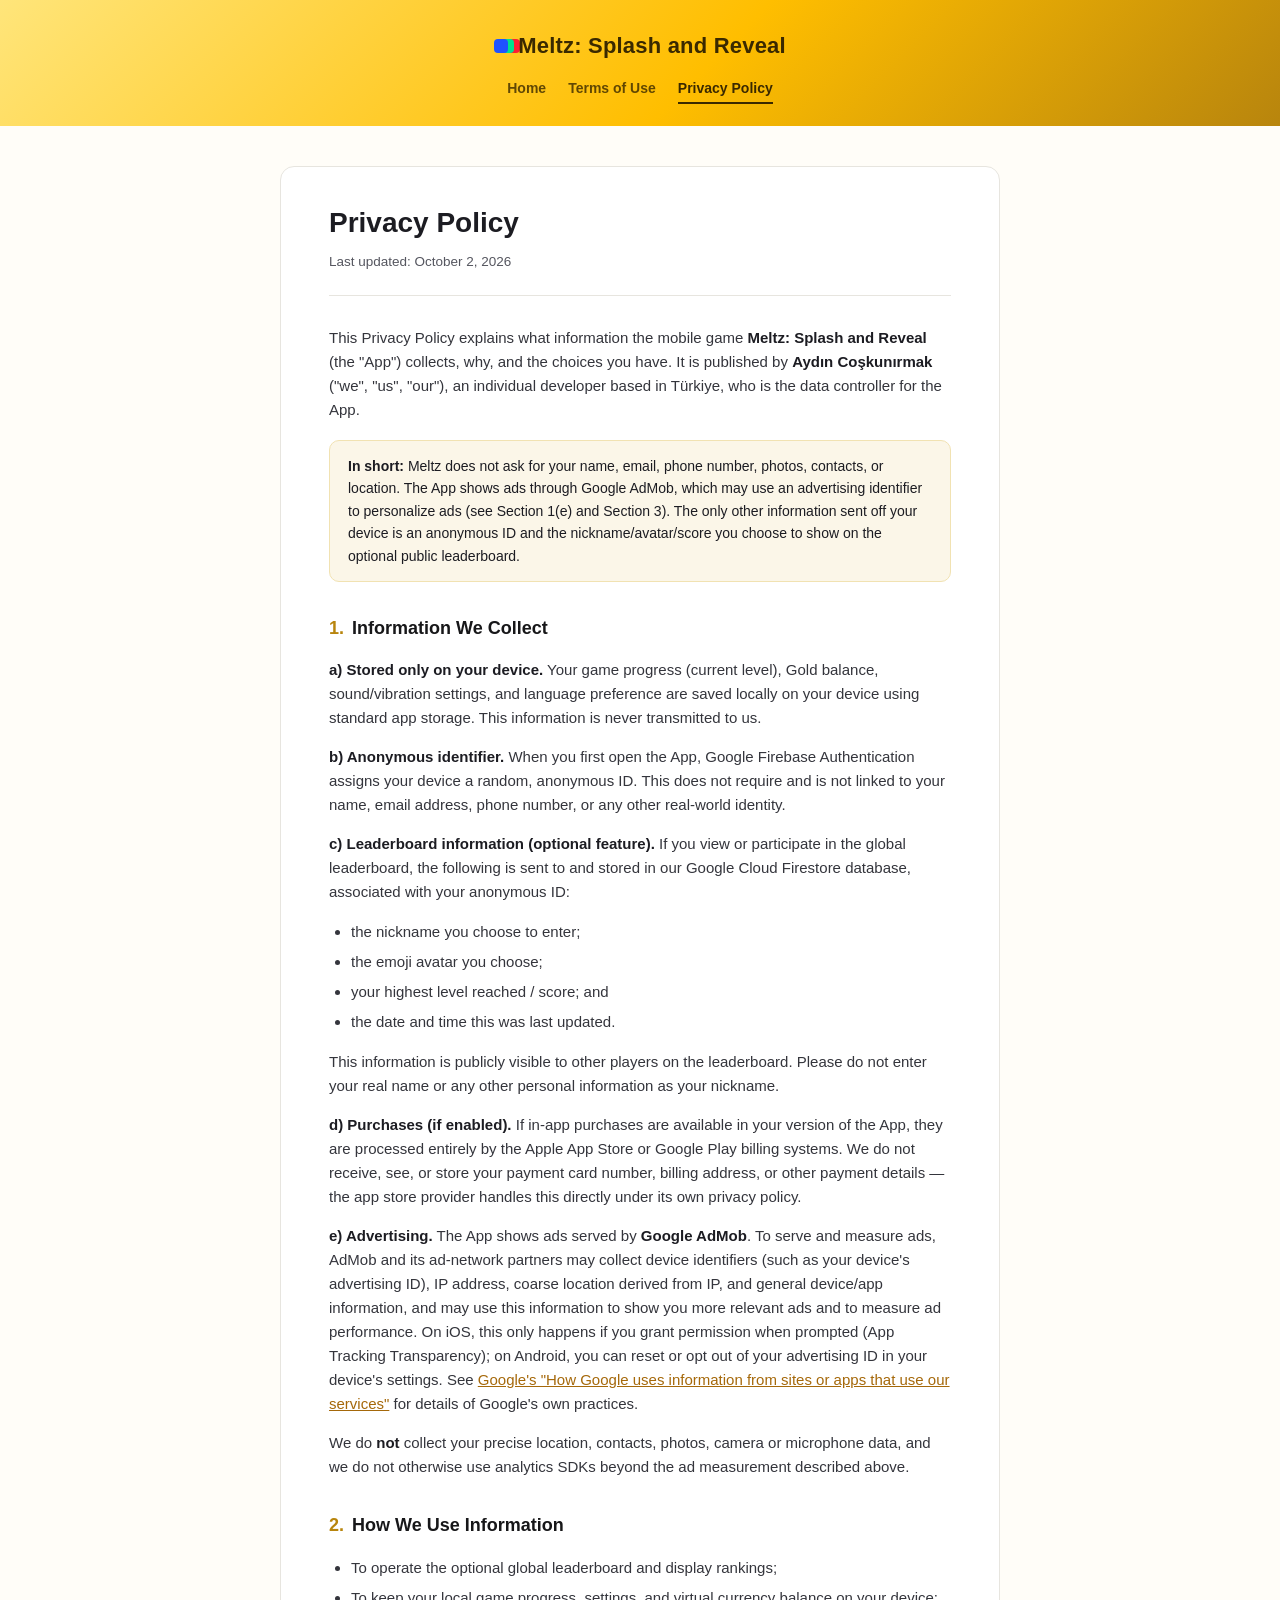
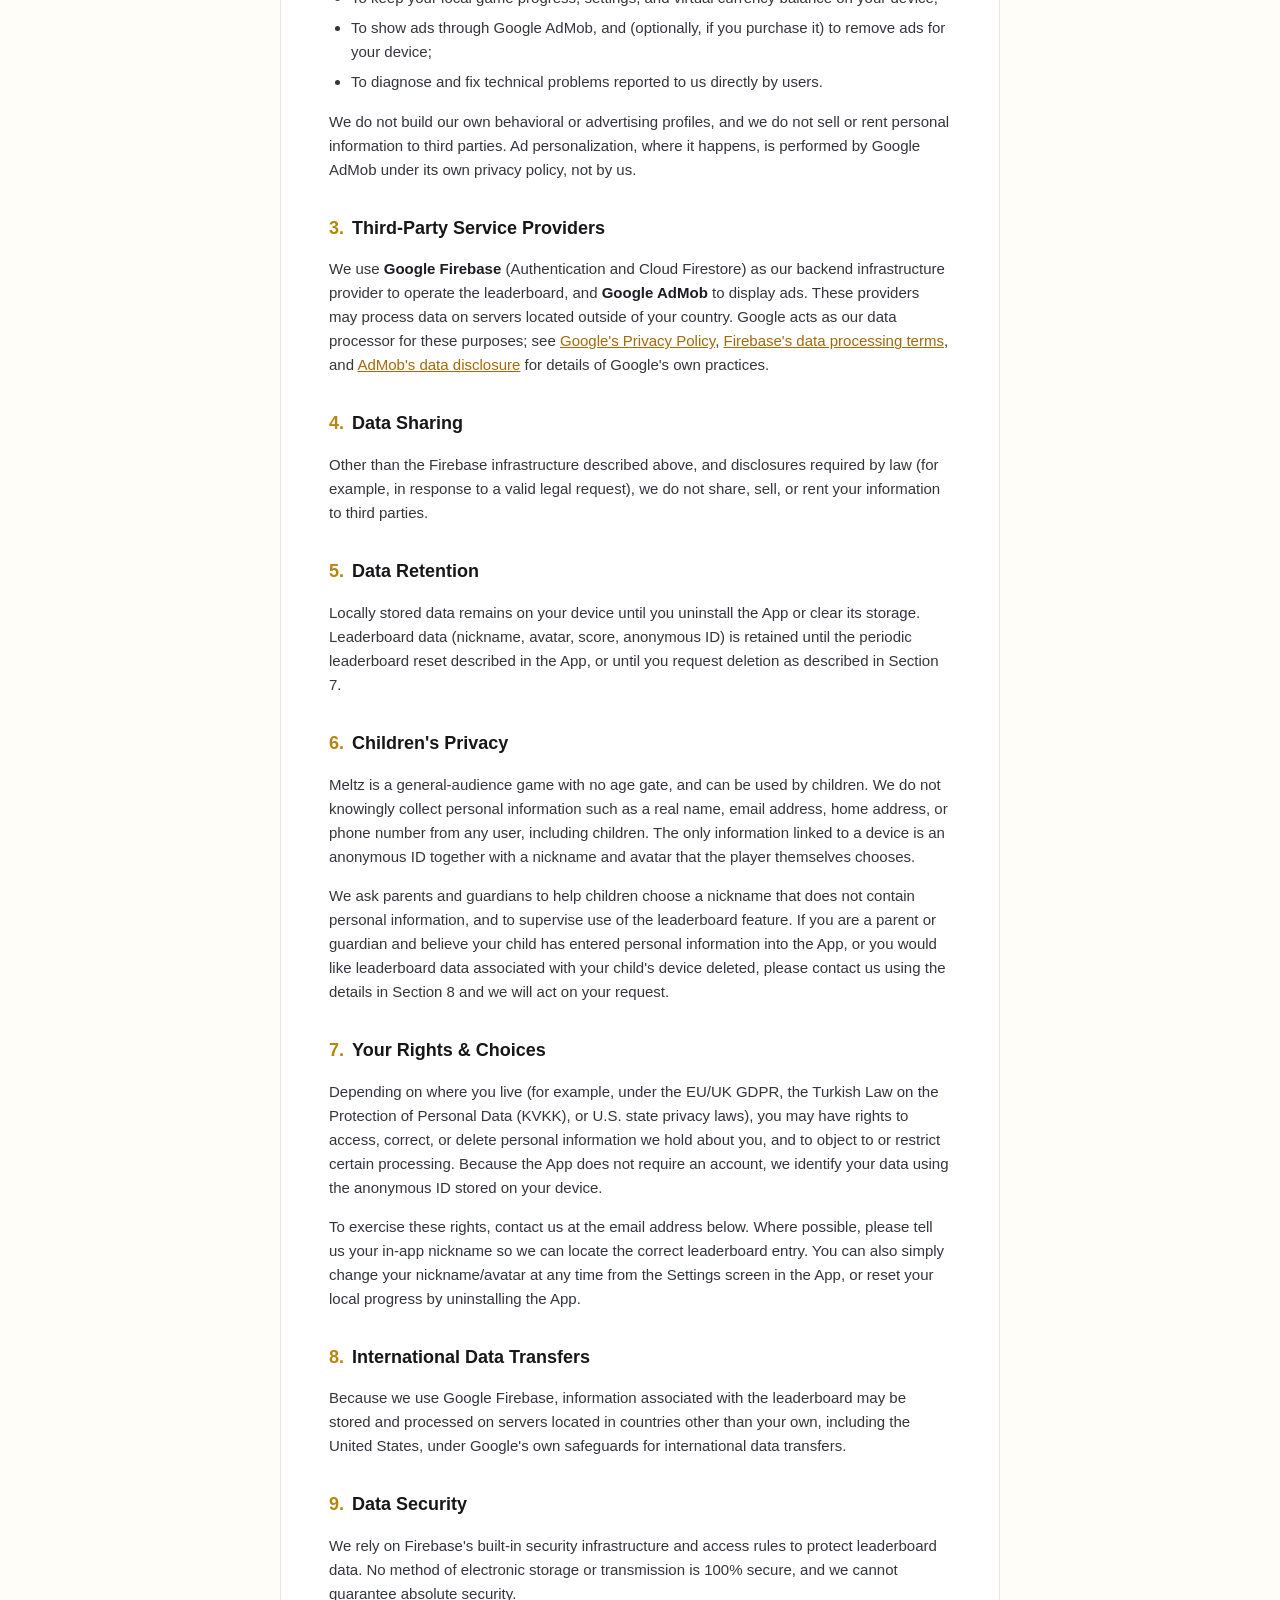
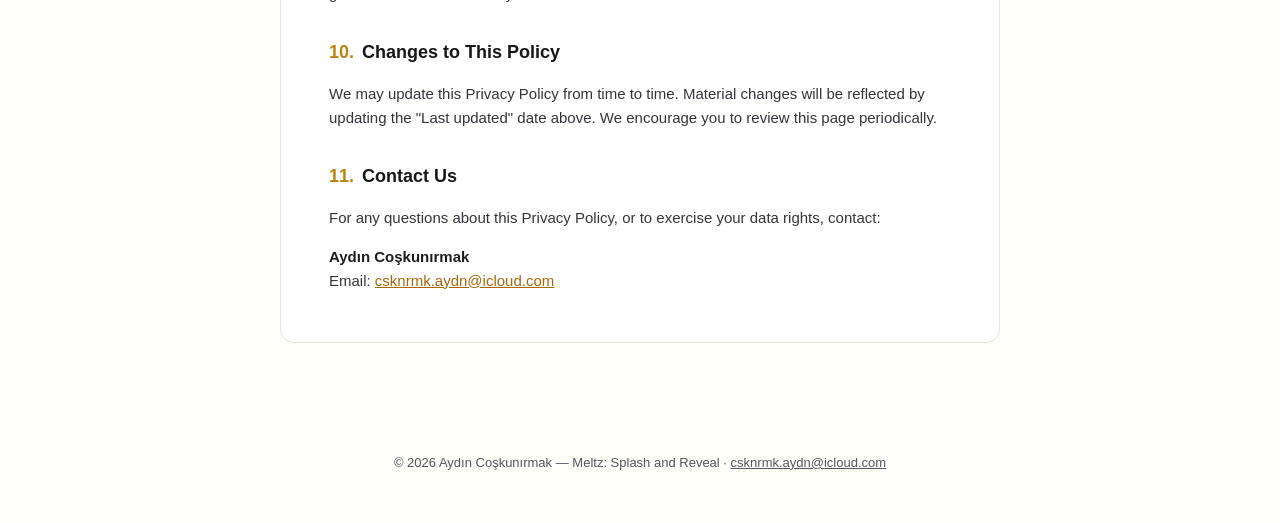
==== commit fdeb4a24: "Use full name: Meltz: Splash and Reveal Co-Authored-By: Claude Opus 5.5 <noreply@anthropic.com> Clau" ====
--- a/privacy-policy.html
+++ b/privacy-policy.html
@@ -3,12 +3,12 @@
 <head>
 <meta charset="UTF-8">
 <meta name="viewport" content="width=device-width, initial-scale=1.0">
-<title>Privacy Policy — Meltz</title>
+<title>Privacy Policy — Meltz: Splash and Reveal</title>
 <link rel="stylesheet" href="style.css">
 </head>
 <body>
 <header class="site">
-  <div class="brand"><span class="dot"></span> Meltz</div>
+  <div class="brand"><span class="dot"></span> Meltz: Splash and Reveal</div>
   <nav>
     <a href="index.html">Home</a>
     <a href="terms-of-use.html">Terms of Use</a>
@@ -20,7 +20,7 @@
     <h1>Privacy Policy</h1>
     <div class="meta">Last updated: October 2, 2026</div>
 
-    <p>This Privacy Policy explains what information the mobile game <strong>Meltz</strong>
+    <p>This Privacy Policy explains what information the mobile game <strong>Meltz: Splash and Reveal</strong>
     (the "App") collects, why, and the choices you have. It is published by
     <strong>Aydın Coşkunırmak</strong> ("we", "us", "our"), an individual developer based in
     Türkiye, who is the data controller for the App.</p>
@@ -155,7 +155,7 @@
   </div>
 </main>
 <footer class="site">
-  © 2026 Aydın Coşkunırmak — Meltz · <a href="mailto:csknrmk.aydn@icloud.com">csknrmk.aydn@icloud.com</a>
+  © 2026 Aydın Coşkunırmak — Meltz: Splash and Reveal · <a href="mailto:csknrmk.aydn@icloud.com">csknrmk.aydn@icloud.com</a>
 </footer>
 </body>
 </html>
